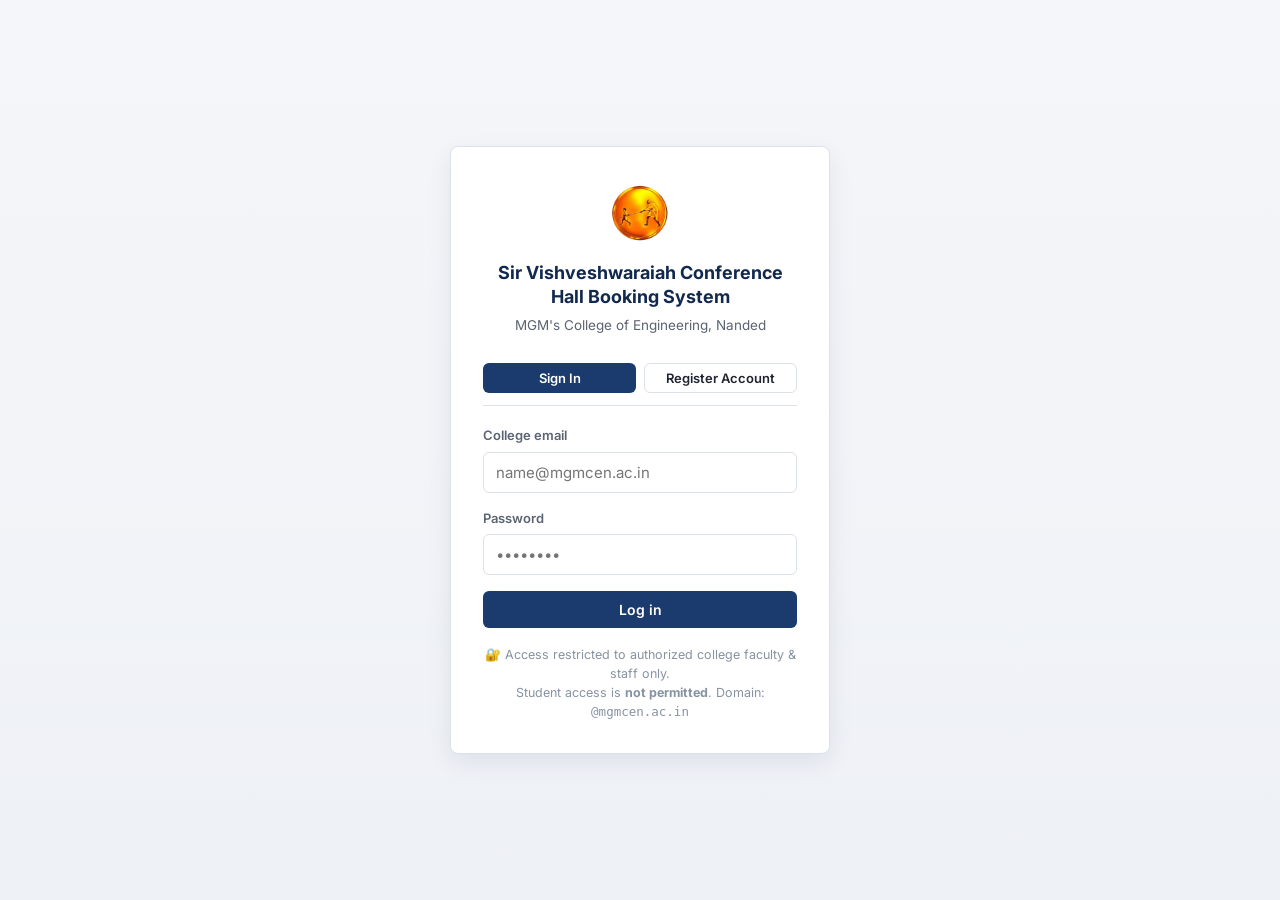
==== index.html @ f6e7b167 "security: add staff-only warning, employee ID field, 30min session timeout, student access block mes" ====
<!DOCTYPE html>
<html lang="en">
<head>
<meta charset="UTF-8" />
<meta name="viewport" content="width=device-width, initial-scale=1.0" />
<title>Sir Vishveshwaraiah Conference Hall Booking System</title>
<link rel="preconnect" href="https://fonts.googleapis.com">
<link rel="preconnect" href="https://fonts.gstatic.com" crossorigin>
<link href="https://fonts.googleapis.com/css2?family=Inter:wght@400;500;600;700&display=swap" rel="stylesheet">
<link rel="stylesheet" href="css/style.css" />
</head>
<body>

<div class="login-page">
  <div class="login-card">
    <img class="login-logo" src="images/college-logo.png" alt="MGM's College of Engineering Nanded logo" />
    <h1>Sir Vishveshwaraiah Conference Hall Booking System</h1>
    <span class="subtitle">MGM's College of Engineering, Nanded</span>

    <div id="login-message" class="form-message error" hidden></div>

    <div class="auth-tabs" style="display: flex; gap: 8px; margin-bottom: 20px; border-bottom: 1px solid var(--color-border); padding-bottom: 12px;">
      <button type="button" id="tab-login" class="btn btn-sm btn-primary" style="flex: 1;">Sign In</button>
      <button type="button" id="tab-register" class="btn btn-sm btn-secondary" style="flex: 1;">Register Account</button>
    </div>

    <!-- SIGN IN FORM -->
    <form id="login-form" novalidate>
      <div class="field">
        <label for="email">College email</label>
        <input type="email" id="email" name="email" placeholder="name@mgmcen.ac.in" autocomplete="username" required />
      </div>
      <div class="field">
        <label for="password">Password</label>
        <input type="password" id="password" name="password" placeholder="••••••••" autocomplete="current-password" required />
      </div>
      <button type="submit" class="btn btn-primary btn-block">Log in</button>
    </form>

    <!-- REGISTER FORM (Faculty / Organizer ONLY — Students NOT allowed) -->
    <form id="register-form" hidden novalidate>
      <div style="background:#fef2f2; border:1px solid #fca5a5; border-radius:8px; padding:10px 14px; margin-bottom:14px; font-size:13px; color:#991b1b;">
        ⚠️ <strong>Faculty / Staff Only</strong> — Students are NOT authorized to register. Unauthorized registrations will be rejected by the Admin.
      </div>
      <div class="field">
        <label for="reg-name">Full name</label>
        <input type="text" id="reg-name" placeholder="Prof. / Mr. / Ms. Full Name" required />
      </div>
      <div class="field">
        <label for="reg-email">College staff email</label>
        <input type="email" id="reg-email" placeholder="username@mgmcen.ac.in" required />
        <span style="font-size:11px; color:var(--color-ink-faint);">Only official college staff emails accepted</span>
      </div>
      <div class="field-row">
        <div class="field">
          <label for="reg-role">Role</label>
          <select id="reg-role" required>
            <option value="faculty">Faculty</option>
            <option value="organizer">Event Organizer</option>
          </select>
        </div>
        <div class="field">
          <label for="reg-department">Branch / Department</label>
          <select id="reg-department" required>
            <option value="" disabled selected>Select Branch</option>
            <option value="Computer Science & Engineering (CSE)">Computer Science & Engineering (CSE)</option>
            <option value="Information Technology (IT)">Information Technology (IT)</option>
            <option value="AI & Data Science (AIDS)">AI & Data Science (AIDS)</option>
            <option value="Electronics & Telecommunication (ETC)">Electronics & Telecommunication (ETC)</option>
            <option value="Mechanical Engineering (MECH)">Mechanical Engineering (MECH)</option>
            <option value="Civil Engineering (CIVIL)">Civil Engineering (CIVIL)</option>
            <option value="Electrical Engineering (EE)">Electrical Engineering (EE)</option>
            <option value="Applied Science & Humanities (ASH)">Applied Science & Humanities (ASH)</option>
            <option value="Administration / Office">Administration / Office</option>
            <option value="Other">Other</option>
          </select>
        </div>
      </div>
      <div class="field">
        <label for="reg-password">Password</label>
        <input type="password" id="reg-password" placeholder="Min 6 characters" minlength="6" required />
      </div>
      <div class="field">
        <label for="reg-emp-id">Employee / Staff ID (optional)</label>
        <input type="text" id="reg-emp-id" placeholder="e.g. MGM/CSE/2024/001" />
      </div>
      <button type="submit" class="btn btn-primary btn-block">Register Account</button>
      <p class="field-hint" style="margin-top: 8px; text-align: center; color: var(--color-ink-faint);">🔒 New accounts require Admin verification & approval before first login.</p>
    </form>

    <p class="login-footnote" id="login-footnote">🔐 Access restricted to authorized college faculty & staff only.<br>Student access is <strong>not permitted</strong>. Domain: <code>@mgmcen.ac.in</code></p>
  </div>
</div>

<script type="module">
  import { initLoginForm } from "./js/auth.js";
  initLoginForm();
</script>

</body>
</html>
---- css/style.css ----
/* ==========================================================================
   Sir Vishveshwaraiah Conference Hall Booking System — stylesheet
   MGM's College of Engineering, Nanded
   ========================================================================== */

:root {
  --color-primary: #1b3a6d;
  --color-primary-dark: #12294f;
  --color-primary-light: #eaf0f9;
  --color-ink: #1e2430;
  --color-ink-soft: #5b6472;
  --color-ink-faint: #8792a2;
  --color-border: #dce1e8;
  --color-bg: #f4f6f9;
  --color-surface: #ffffff;

  --color-success: #1e7b34;
  --color-success-bg: #e5f4e9;
  --color-warning: #92660a;
  --color-warning-bg: #fdf2d9;
  --color-danger: #a32a2a;
  --color-danger-bg: #fbeaea;

  --radius-sm: 6px;
  --radius-md: 8px;
  --shadow-card: 0 1px 2px rgba(18, 41, 79, 0.06);

  --font-sans: "Inter", -apple-system, BlinkMacSystemFont, "Segoe UI", Roboto, sans-serif;
  --sidebar-width: 232px;
}

* { box-sizing: border-box; }

html, body {
  margin: 0;
  padding: 0;
  height: 100%;
}

body {
  font-family: var(--font-sans);
  color: var(--color-ink);
  background: var(--color-bg);
  font-size: 15px;
  line-height: 1.5;
  -webkit-font-smoothing: antialiased;
}

h1, h2, h3, h4, p, ul, ol, figure { margin: 0; }

a { color: var(--color-primary); }

button, input, select, textarea { font-family: inherit; font-size: inherit; }

:focus-visible {
  outline: 2px solid var(--color-primary);
  outline-offset: 2px;
}

.hidden { display: none !important; }

/* ---- Buttons -------------------------------------------------------- */

.btn {
  display: inline-flex;
  align-items: center;
  justify-content: center;
  gap: 6px;
  padding: 9px 16px;
  border-radius: var(--radius-sm);
  border: 1px solid transparent;
  font-size: 14px;
  font-weight: 600;
  cursor: pointer;
  transition: background-color 0.15s ease, border-color 0.15s ease;
  white-space: nowrap;
}

.btn:disabled { opacity: 0.55; cursor: not-allowed; }

.btn-primary { background: var(--color-primary); color: #fff; }
.btn-primary:hover:not(:disabled) { background: var(--color-primary-dark); }

.btn-secondary { background: #fff; color: var(--color-ink); border-color: var(--color-border); }
.btn-secondary:hover:not(:disabled) { border-color: var(--color-ink-faint); }

.btn-danger { background: #fff; color: var(--color-danger); border-color: #e7b9b9; }
.btn-danger:hover:not(:disabled) { background: var(--color-danger-bg); }

.btn-success { background: #fff; color: var(--color-success); border-color: #b6ddc0; }
.btn-success:hover:not(:disabled) { background: var(--color-success-bg); }

.btn-ghost { background: transparent; color: var(--color-ink-soft); border-color: transparent; }
.btn-ghost:hover:not(:disabled) { background: var(--color-primary-light); color: var(--color-primary); }

.btn-sm { padding: 6px 12px; font-size: 13px; }
.btn-block { width: 100%; }

/* ---- Forms ------------------------------------------------------------ */

.field { margin-bottom: 16px; }

.field label {
  display: block;
  margin-bottom: 6px;
  font-size: 13px;
  font-weight: 600;
  color: var(--color-ink-soft);
}

.field input,
.field select,
.field textarea {
  width: 100%;
  padding: 10px 12px;
  border: 1px solid var(--color-border);
  border-radius: var(--radius-sm);
  background: #fff;
  color: var(--color-ink);
}

.field input:focus,
.field select:focus,
.field textarea:focus {
  border-color: var(--color-primary);
}

.field textarea { resize: vertical; min-height: 72px; }

.field-row { display: grid; grid-template-columns: 1fr 1fr; gap: 14px; }

.field-hint { font-size: 12.5px; color: var(--color-ink-faint); margin-top: 4px; }

.form-message {
  padding: 10px 12px;
  border-radius: var(--radius-sm);
  font-size: 13.5px;
  margin-bottom: 16px;
}
.form-message.error { background: var(--color-danger-bg); color: var(--color-danger); }
.form-message.success { background: var(--color-success-bg); color: var(--color-success); }
.form-message.warning { background: #fef3c7; color: #92400e; border: 1px solid #fde68a; }

/* ---- Login page --------------------------------------------------------- */

.login-page {
  min-height: 100vh;
  display: flex;
  align-items: center;
  justify-content: center;
  padding: 24px;
  background: linear-gradient(180deg, var(--color-bg) 0%, #eef1f6 100%);
}

.login-card {
  width: 100%;
  max-width: 380px;
  background: var(--color-surface);
  border: 1px solid var(--color-border);
  border-radius: var(--radius-md);
  box-shadow: 0 8px 24px rgba(18, 41, 79, 0.08);
  padding: 36px 32px 32px;
}

.login-logo {
  display: block;
  width: 60px;
  height: 60px;
  margin: 0 auto 18px;
  border-radius: 50%;
  object-fit: cover;
}

.login-card h1 {
  font-size: 18px;
  font-weight: 700;
  text-align: center;
  color: var(--color-primary-dark);
  line-height: 1.35;
}

.login-card .subtitle {
  display: block;
  text-align: center;
  font-size: 13.5px;
  color: var(--color-ink-soft);
  margin-top: 6px;
  margin-bottom: 28px;
}

.login-footnote {
  text-align: center;
  font-size: 12.5px;
  color: var(--color-ink-faint);
  margin-top: 18px;
}

/* ---- Dashboard shell ---------------------------------------------------- */

.app-shell { display: flex; min-height: 100vh; }

.sidebar {
  width: var(--sidebar-width);
  flex-shrink: 0;
  background: var(--color-primary-dark);
  color: #fff;
  display: flex;
  flex-direction: column;
  padding: 20px 14px;
}

.sidebar-brand {
  display: flex;
  align-items: center;
  gap: 10px;
  padding: 4px 8px 20px;
  border-bottom: 1px solid rgba(255, 255, 255, 0.12);
  margin-bottom: 16px;
}

.sidebar-brand img { width: 34px; height: 34px; border-radius: 50%; flex-shrink: 0; }

.sidebar-brand .brand-text { font-size: 12.5px; line-height: 1.35; font-weight: 600; }

.sidebar-nav { display: flex; flex-direction: column; gap: 2px; flex: 1; }

.sidebar-nav button {
  display: flex;
  align-items: center;
  gap: 10px;
  width: 100%;
  text-align: left;
  padding: 10px 12px;
  border-radius: var(--radius-sm);
  border: none;
  background: transparent;
  color: rgba(255, 255, 255, 0.78);
  font-size: 14px;
  font-weight: 500;
  cursor: pointer;
}

.sidebar-nav button:hover { background: rgba(255, 255, 255, 0.08); color: #fff; }
.sidebar-nav button.active { background: rgba(255, 255, 255, 0.14); color: #fff; }

.sidebar-user {
  border-top: 1px solid rgba(255, 255, 255, 0.12);
  padding-top: 14px;
  margin-top: 10px;
  font-size: 13px;
}

.sidebar-user .name { font-weight: 600; color: #fff; }
.sidebar-user .role { color: rgba(255, 255, 255, 0.6); font-size: 12px; text-transform: capitalize; margin-bottom: 10px; }

.main {
  flex: 1;
  min-width: 0;
  display: flex;
  flex-direction: column;
}

.topbar {
  padding: 18px 28px;
  border-bottom: 1px solid var(--color-border);
  background: var(--color-surface);
}

.topbar h1 { font-size: 18px; font-weight: 700; color: var(--color-primary-dark); }
.topbar .college-name { font-size: 13px; color: var(--color-ink-soft); margin-top: 2px; }

.content { padding: 24px 28px 60px; flex: 1; }

.view { display: none; }
.view.active { display: block; }

.view-header {
  display: flex;
  align-items: center;
  justify-content: space-between;
  gap: 12px;
  margin-bottom: 18px;
  flex-wrap: wrap;
}

.view-header h2 { font-size: 20px; font-weight: 700; }

/* ---- Cards / tables ------------------------------------------------- */

.card {
  background: var(--color-surface);
  border: 1px solid var(--color-border);
  border-radius: var(--radius-md);
  box-shadow: var(--shadow-card);
}

.card-pad { padding: 20px; }

.card + .card { margin-top: 16px; }

.stat-row { display: grid; grid-template-columns: repeat(auto-fit, minmax(150px, 1fr)); gap: 14px; margin-bottom: 20px; }

.stat-card {
  background: var(--color-surface);
  border: 1px solid var(--color-border);
  border-radius: var(--radius-md);
  padding: 16px 18px;
}

.stat-card .stat-value { font-size: 26px; font-weight: 700; color: var(--color-primary-dark); }
.stat-card .stat-label { font-size: 13px; color: var(--color-ink-soft); margin-top: 4px; }

.table-wrap { overflow-x: auto; border-radius: var(--radius-md); }

table { width: 100%; border-collapse: collapse; background: var(--color-surface); }

thead th {
  text-align: left;
  font-size: 12.5px;
  font-weight: 600;
  color: var(--color-ink-soft);
  padding: 12px 14px;
  border-bottom: 1px solid var(--color-border);
  white-space: nowrap;
}

tbody td {
  padding: 12px 14px;
  border-bottom: 1px solid var(--color-border);
  font-size: 14px;
  vertical-align: top;
}

tbody tr:last-child td { border-bottom: none; }
tbody tr:hover { background: #fafbfd; }

.cell-muted { color: var(--color-ink-soft); font-size: 13px; }
.cell-strong { font-weight: 600; }

.empty-state {
  padding: 40px 20px;
  text-align: center;
  color: var(--color-ink-soft);
  font-size: 14px;
}

/* ---- Badges --------------------------------------------------------- */

.badge {
  display: inline-block;
  padding: 3px 10px;
  border-radius: 999px;
  font-size: 12.5px;
  font-weight: 600;
}

.badge-pending { background: var(--color-warning-bg); color: var(--color-warning); }
.badge-approved { background: var(--color-success-bg); color: var(--color-success); }
.badge-rejected { background: var(--color-danger-bg); color: var(--color-danger); }
.badge-inactive { background: #eceff3; color: var(--color-ink-soft); }
.badge-info { background: #e0f2fe; color: #0369a1; }

/* ---- Hall cards ------------------------------------------------------- */

.hall-grid { display: grid; grid-template-columns: repeat(auto-fill, minmax(230px, 1fr)); gap: 14px; }

.hall-card {
  border: 1px solid var(--color-border);
  border-radius: var(--radius-md);
  background: var(--color-surface);
  padding: 16px;
}

.hall-card h3 { font-size: 15px; font-weight: 700; margin-bottom: 4px; }
.hall-card .hall-meta { font-size: 13px; color: var(--color-ink-soft); margin-bottom: 8px; }
.hall-card .hall-desc { font-size: 13px; color: var(--color-ink-soft); margin-bottom: 12px; }
.hall-card .hall-facilities { display: flex; flex-wrap: wrap; gap: 6px; margin-bottom: 12px; }
.hall-card .facility-tag {
  font-size: 11.5px;
  background: var(--color-primary-light);
  color: var(--color-primary-dark);
  padding: 3px 8px;
  border-radius: 999px;
}
.hall-card .hall-actions { display: flex; gap: 8px; }

/* ---- Modal / inline panel --------------------------------------------- */

.panel {
  border: 1px solid var(--color-border);
  border-radius: var(--radius-md);
  background: var(--color-surface);
  padding: 20px;
  margin-bottom: 18px;
}

.panel-title { font-size: 15px; font-weight: 700; margin-bottom: 14px; }

.inline-actions { display: flex; gap: 8px; flex-wrap: wrap; }

.filter-bar { display: flex; gap: 10px; align-items: center; margin-bottom: 16px; flex-wrap: wrap; }
.filter-bar select { padding: 8px 10px; border: 1px solid var(--color-border); border-radius: var(--radius-sm); background: #fff; }

/* ---- Responsive ------------------------------------------------------- */

@media (max-width: 860px) {
  .app-shell { flex-direction: column; }

  .sidebar {
    width: 100%;
    flex-direction: row;
    align-items: center;
    padding: 10px 12px;
    overflow-x: auto;
  }

  .sidebar-brand { border-bottom: none; margin-bottom: 0; padding: 4px 10px 4px 0; border-right: 1px solid rgba(255,255,255,0.12); }
  .sidebar-brand .brand-text { display: none; }
  .sidebar-nav { flex-direction: row; }
  .sidebar-nav button { white-space: nowrap; }
  .sidebar-user { display: none; }

  .content { padding: 18px 16px 40px; }
  .topbar { padding: 14px 16px; }
  .field-row { grid-template-columns: 1fr; }
}

/* ---- Quick Demo Box --------------------------------------------------- */

.demo-box {
  margin-top: 20px;
  padding: 12px 14px;
  background: var(--color-primary-light);
  border: 1px dashed rgba(27, 58, 109, 0.35);
  border-radius: var(--radius-sm);
  text-align: center;
}

.demo-title {
  font-size: 12px;
  font-weight: 600;
  color: var(--color-primary-dark);
  margin-bottom: 8px;
  text-transform: uppercase;
  letter-spacing: 0.5px;
}

.demo-buttons {
  display: flex;
  gap: 6px;
  justify-content: center;
  flex-wrap: wrap;
}

.demo-buttons .btn {
  font-size: 12px;
  padding: 5px 10px;
}
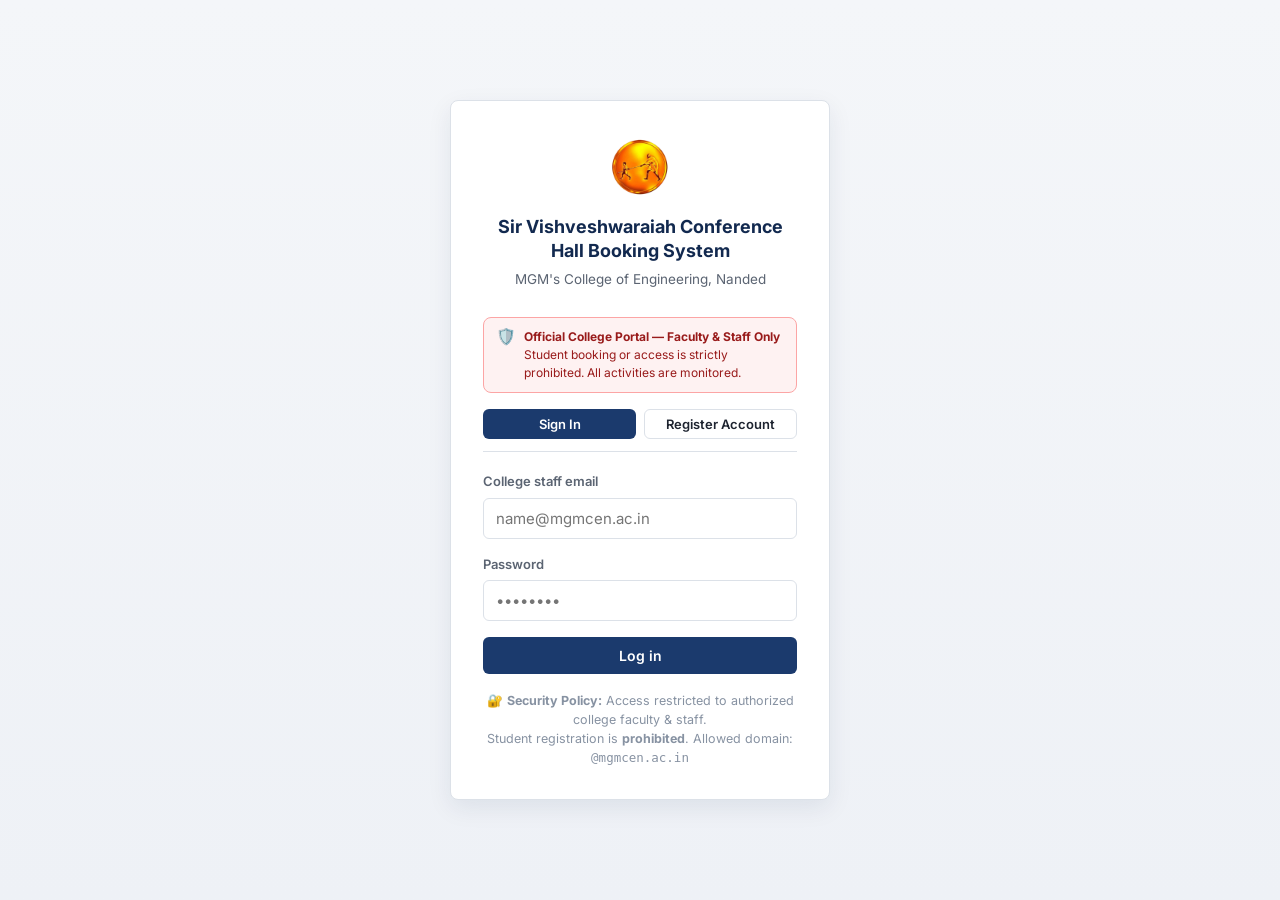
==== commit f0100bcf: "feat(security): block student emails, enforce mandatory staff ID, add session timeout, and harden fi" ====
--- a/index.html
+++ b/index.html
@@ -17,6 +17,14 @@
     <h1>Sir Vishveshwaraiah Conference Hall Booking System</h1>
     <span class="subtitle">MGM's College of Engineering, Nanded</span>
 
+    <div style="background:#fef2f2; border:1px solid #fca5a5; border-radius:8px; padding:10px 12px; margin-bottom:16px; font-size:12px; color:#991b1b; display:flex; align-items:flex-start; gap:8px;">
+      <span style="font-size:16px; line-height:1;">🛡️</span>
+      <div>
+        <strong>Official College Portal — Faculty &amp; Staff Only</strong><br>
+        Student booking or access is strictly prohibited. All activities are monitored.
+      </div>
+    </div>
+
     <div id="login-message" class="form-message error" hidden></div>
 
     <div class="auth-tabs" style="display: flex; gap: 8px; margin-bottom: 20px; border-bottom: 1px solid var(--color-border); padding-bottom: 12px;">
@@ -27,7 +35,7 @@
     <!-- SIGN IN FORM -->
     <form id="login-form" novalidate>
       <div class="field">
-        <label for="email">College email</label>
+        <label for="email">College staff email</label>
         <input type="email" id="email" name="email" placeholder="name@mgmcen.ac.in" autocomplete="username" required />
       </div>
       <div class="field">
@@ -37,10 +45,10 @@
       <button type="submit" class="btn btn-primary btn-block">Log in</button>
     </form>
 
-    <!-- REGISTER FORM (Faculty / Organizer ONLY — Students NOT allowed) -->
+    <!-- REGISTER FORM (Faculty / Organizer) -->
     <form id="register-form" hidden novalidate>
-      <div style="background:#fef2f2; border:1px solid #fca5a5; border-radius:8px; padding:10px 14px; margin-bottom:14px; font-size:13px; color:#991b1b;">
-        ⚠️ <strong>Faculty / Staff Only</strong> — Students are NOT authorized to register. Unauthorized registrations will be rejected by the Admin.
+      <div style="background:#fffbeb; border:1px solid #fde68a; border-radius:8px; padding:9px 12px; margin-bottom:14px; font-size:12px; color:#92400e;">
+        ⚠️ <strong>Faculty Verification:</strong> All registrations require an official <strong>Employee / Staff ID</strong> and must be approved by the College Admin before first login.
       </div>
       <div class="field">
         <label for="reg-name">Full name</label>
@@ -49,7 +57,7 @@
       <div class="field">
         <label for="reg-email">College staff email</label>
         <input type="email" id="reg-email" placeholder="username@mgmcen.ac.in" required />
-        <span style="font-size:11px; color:var(--color-ink-faint);">Only official college staff emails accepted</span>
+        <span style="font-size:11px; color:var(--color-ink-faint);">Official college staff email only (Students blocked)</span>
       </div>
       <div class="field-row">
         <div class="field">
@@ -77,18 +85,19 @@
         </div>
       </div>
       <div class="field">
+        <label for="reg-emp-id">Employee / Staff ID <span style="color:#dc2626;">*</span></label>
+        <input type="text" id="reg-emp-id" placeholder="e.g. MGM/EMP/2024/001" required />
+        <span style="font-size:11px; color:var(--color-ink-faint);">Official MGM Employee / Faculty code (Required to prevent student signups)</span>
+      </div>
+      <div class="field">
         <label for="reg-password">Password</label>
         <input type="password" id="reg-password" placeholder="Min 6 characters" minlength="6" required />
       </div>
-      <div class="field">
-        <label for="reg-emp-id">Employee / Staff ID (optional)</label>
-        <input type="text" id="reg-emp-id" placeholder="e.g. MGM/CSE/2024/001" />
-      </div>
       <button type="submit" class="btn btn-primary btn-block">Register Account</button>
-      <p class="field-hint" style="margin-top: 8px; text-align: center; color: var(--color-ink-faint);">🔒 New accounts require Admin verification & approval before first login.</p>
+      <p class="field-hint" style="margin-top: 8px; text-align: center; color: var(--color-ink-faint);">🔒 Note: New accounts require Admin approval before first login.</p>
     </form>
 
-    <p class="login-footnote" id="login-footnote">🔐 Access restricted to authorized college faculty & staff only.<br>Student access is <strong>not permitted</strong>. Domain: <code>@mgmcen.ac.in</code></p>
+    <p class="login-footnote" id="login-footnote">🔐 <strong>Security Policy:</strong> Access restricted to authorized college faculty &amp; staff.<br>Student registration is <strong>prohibited</strong>. Allowed domain: <code>@mgmcen.ac.in</code></p>
   </div>
 </div>
 
